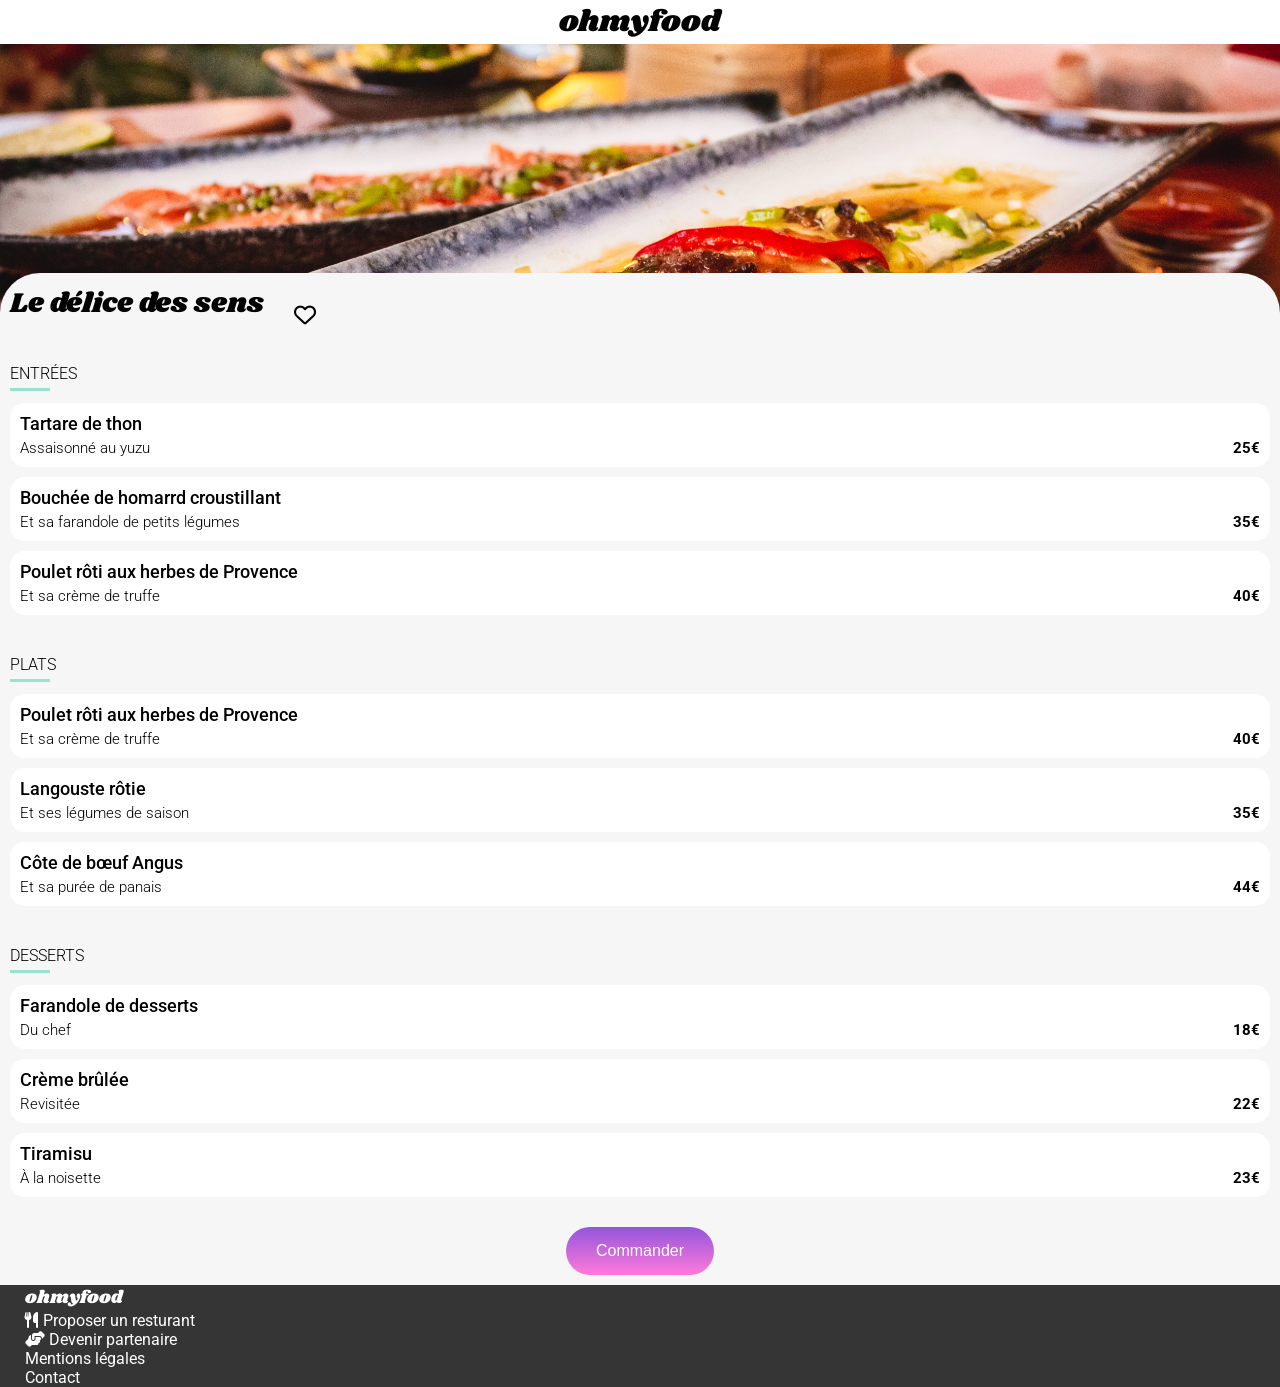
==== ohmyfood/menu_delice.html @ cfd4cf11 "Les 4 menus sont désormais ajoutés" ====
<!DOCTYPE html>
<html lang="fr">

<head>
    <meta charset="UTF-8">
    <meta name="viewport" content="width=device-width, initial-scale=1.0">
    <title>ohmyfood</title>
    <link rel="preconnect" href="https://fonts.googleapis.com">
    <link rel="preconnect" href="https://fonts.gstatic.com" crossorigin>
    <link
        href="https://fonts.googleapis.com/css2?family=Open+Sans:ital,wght@0,300..800;1,300..800&family=Shrikhand&display=swap"
        rel="stylesheet">
    <link href="https://fonts.googleapis.com/css2?family=Roboto:ital,wght@0,100..900;1,100..900&display=swap"
        rel="stylesheet">
    <link rel="stylesheet" href="style.css">
    <link rel="stylesheet" href="https://cdnjs.cloudflare.com/ajax/libs/font-awesome/6.2.1/css/all.min.css"
        integrity="sha512-MV7K8+y+gLIBoVD59lQIYicR65iaqukzvf/nwasF0nqhPay5w/9lJmVM2hMDcnK1OnMGCdVK+iQrJ7lzPJQd1w=="
        crossorigin="anonymous" referrerpolicy="no-referrer" />
</head>

<body>

    <header>
        <h1>ohmyfood</h1>
        <img class="img-menu"
            src="Images et textes Ohmyfood/images/restaurants/louis-hansel-shotsoflouis-qNBGVyOCY8Q-unsplash.jpg">
    </header>

    <main class="main-container">

        <div class="space">
            <h2>Le délice des sens</h2>
            <div class="heart">
                <i class="fa-regular fa-heart"></i>
                <i class="fa-solid fa-heart hovered"></i>
            </div>

        </div>

        <h3>ENTRÉES</h3>

        <article class="card">
            <div class="menu-text">
                <h4 class="card-title">Tartare de thon</h4>
                <p>Assaisonné au yuzu</p>
            </div>
            <span class="price">25€</span>
            <div class="check-bg">
                <i class="fa-regular fa-circle-check"></i>
            </div>

        </article>

        <article class="card">
            <div class="menu-text">
                <h4 class="card-title">Bouchée de homarrd croustillant</h4>
                <p>Et sa farandole de petits légumes</p>
            </div>
            <span class="price">35€</span>
            <div class="check-bg">
                <i class="fa-regular fa-circle-check"></i>
            </div>
        </article>


        <article class="card">
            <div class="menu-text">
                <h4 class="card-title">Poulet rôti aux herbes de Provence</h4>
                <p>Et sa crème de truffe</p>
            </div>
            <span class="price">40€</span>
            <div class="check-bg">
                <i class="fa-regular fa-circle-check"></i>
            </div>
        </article>

        <h3>PLATS</h3>

        <article class="card">
            <div class="menu-text">
                <h4 class="card-title">Poulet rôti aux herbes de Provence</h4>
                <p>Et sa crème de truffe</p>
            </div>
            <span class="price">40€</span>
            <div class="check-bg">
                <i class="fa-regular fa-circle-check"></i>
            </div>
        </article>

        <article class="card">
            <div class="menu-text">
                <h4 class="card-title">Langouste rôtie</h4>
                <p>Et ses légumes de saison</p>
            </div>
            <span class="price">35€</span>
            <div class="check-bg">
                <i class="fa-regular fa-circle-check"></i>
            </div>
        </article>

        <article class="card">
            <div class="menu-text">
                <h4 class="card-title">Côte de bœuf Angus</h4>
                <p>Et sa purée de panais</p>
            </div>
            <span class="price">44€</span>
            <div class="check-bg">
                <i class="fa-regular fa-circle-check"></i>
            </div>
        </article>

        <h3>DESSERTS</h3>

        <article class="card">
            <div class="menu-text">
                <h4 class="card-title">Farandole de desserts</h4>
                <p>Du chef</p>
            </div>
            <span class="price">18€</span>
            <div class="check-bg">
                <i class="fa-regular fa-circle-check"></i>
            </div>
        </article>

        <article class="card">
            <div class="menu-text">
                <h4 class="card-title">Crème brûlée</h4>
                <p>Revisitée</p>
            </div>
            <span class="price">22€</span>
            <div class="check-bg">
                <i class="fa-regular fa-circle-check"></i>
            </div>
        </article>

        <article class="card">
            <div class="menu-text">
                <h4 class="card-title">Tiramisu</h4>
                <p>À la noisette</p>
            </div>
            <span class="price">23€</span>
            <div class="check-bg">
                <i class="fa-regular fa-circle-check"></i>
            </div>
        </article>

        <button class="button">Commander</button>

    </main>

    <footer>
        <p>ohmyfood</p>
        <ul>
            <li>
                <a href="#">
                    <i class="fa-solid fa-utensils"></i>
                    Proposer un resturant
                </a>
            </li>
            <li>
                <a href="#">
                    <i class="fa-solid fa-handshake-angle"></i>
                    Devenir partenaire
                </a>
            </li>
            <li>
                <a href="#">
                    Mentions légales
                </a>
            </li>
            <li>
                <a href="#">
                    Contact
                </a>
            </li>



        </ul>



    </footer>



</body>
---- ohmyfood/style.css ----
body {
  font-family: "Roboto", sans-serif;
}

* {
  padding: 0;
  margin: 0;
}

h1 {
  font-family: "Shrikhand", sans-serif;
  font-size: 30px;
  font-weight: 300;
  text-align: center;
}

.bg-dark-grey {
  background-color: #EAEAEA;
}

.bg-light-grey {
  background-color: #F6F6F6;
}

.text-center {
  text-align: center;
}

.button {
  background: linear-gradient(#9356DC, #FF79DA);
  color: white;
  font-weight: 500;
  font-size: 16px;
  border-radius: 25px;
  height: 100%;
  border: none;
  padding: 15px 30px;
  display: block;
  margin: 0 auto;
  margin-top: 30px;
}

.fonctionnement {
  padding: 30px 15px;
}
.fonctionnement h2 {
  margin-bottom: 20px;
}

.etape {
  display: flex;
  align-items: center;
  gap: 20px;
  background-color: #F6F6F6;
  border-radius: 20px;
  padding: 25px 20px;
  margin-bottom: 20px;
}
.etape i {
  color: #7e7e7e;
}

.restaurants {
  display: flex;
  flex-direction: column;
  padding: 40px 15px;
  gap: 15px;
}
.restaurants .card-accueil {
  display: flex;
  flex-direction: column;
  border-radius: 15px;
  background-color: white;
  overflow: hidden;
}
.restaurants .card-accueil .card-title {
  font-size: 18px;
  font-weight: 700;
  margin-top: 10px;
}
.restaurants .card-accueil p {
  font-size: 17px;
  font-weight: 300;
}
.restaurants .card-accueil img {
  -o-object-fit: cover;
     object-fit: cover;
  width: 100%;
  height: 230px;
}
.restaurants .card-accueil .text {
  padding-left: 10px;
  margin-bottom: 10px;
}

.space-between {
  display: flex;
  justify-content: space-between;
}

.space {
  display: flex;
  gap: 30px;
  align-items: center;
}

.heart {
  padding-right: 10px;
  font-size: 22px;
  position: relative;
}
.heart .fa-heart {
  position: absolute;
  left: 0;
}
.heart .fa-heart.hovered {
  opacity: 0;
  background: linear-gradient(#9356DC, #FF79DA);
  -webkit-background-clip: text;
          background-clip: text;
  color: transparent;
  transition-duration: 0.3s;
}
.heart .fa-heart.hovered:hover {
  opacity: 1;
}

footer {
  background-color: #353535;
  padding-left: 25px;
  color: white;
}
footer p {
  font-family: "Shrikhand", sans-serif;
  font-size: 18px;
  font-weight: 400;
}
footer a {
  color: white;
  text-decoration: none;
}
footer ul {
  list-style: none;
}

/* CODE POUR LES MENUS  */
.img-menu {
  -o-object-fit: cover;
     object-fit: cover;
  height: 275px;
  width: 100%;
}

.main-container {
  border-radius: 40px 40px 0 0;
  background-color: #F6F6F6;
  padding: 10px;
  margin-top: -50px;
  z-index: 10;
  position: relative;
}
.main-container h2 {
  font-family: "Shrikhand", sans-serif;
  font-size: 28px;
  font-weight: 400;
}
.main-container h3 {
  font-family: "Roboto", sans-serif;
  font-size: 16px;
  font-weight: 300;
  margin-bottom: 20px;
  margin-top: 40px;
  position: relative;
}
.main-container h3::after {
  content: "";
  position: absolute;
  background: #99E2D0;
  width: 40px;
  height: 3px;
  left: 0;
  bottom: -8px;
}

.card {
  display: flex;
  justify-content: space-between;
  border-radius: 15px;
  background-color: white;
  padding: 10px;
  margin-bottom: 10px;
  position: relative;
  overflow: hidden;
  align-items: center;
}
.card .menu-text {
  display: flex;
  flex-direction: column;
  flex: 1;
}
.card .card-title {
  font-size: 18px;
  font-weight: 500;
  margin-bottom: 5px;
  white-space: nowrap;
  overflow: hidden;
  text-overflow: ellipsis;
}
.card p {
  font-size: 15px;
  font-weight: 300;
  white-space: nowrap;
  overflow: hidden;
  text-overflow: ellipsis;
}
.card .price {
  font-weight: 700;
  font-size: 15px;
  margin-top: auto;
  transition: transform 0.3s;
  z-index: 2;
}
.card .check-bg {
  position: absolute;
  top: 0;
  right: 0;
  width: 60px;
  height: 100%;
  background-color: #99E2D0;
  display: flex;
  align-items: center;
  justify-content: center;
  transform: translateX(100%);
  transition: transform 0.3s;
}
.card .check-bg i {
  font-size: 20px;
}
.card:hover .check-bg {
  transform: translateX(0);
}
.card:hover .price {
  transform: translateX(-60px);
}/*# sourceMappingURL=style.css.map */
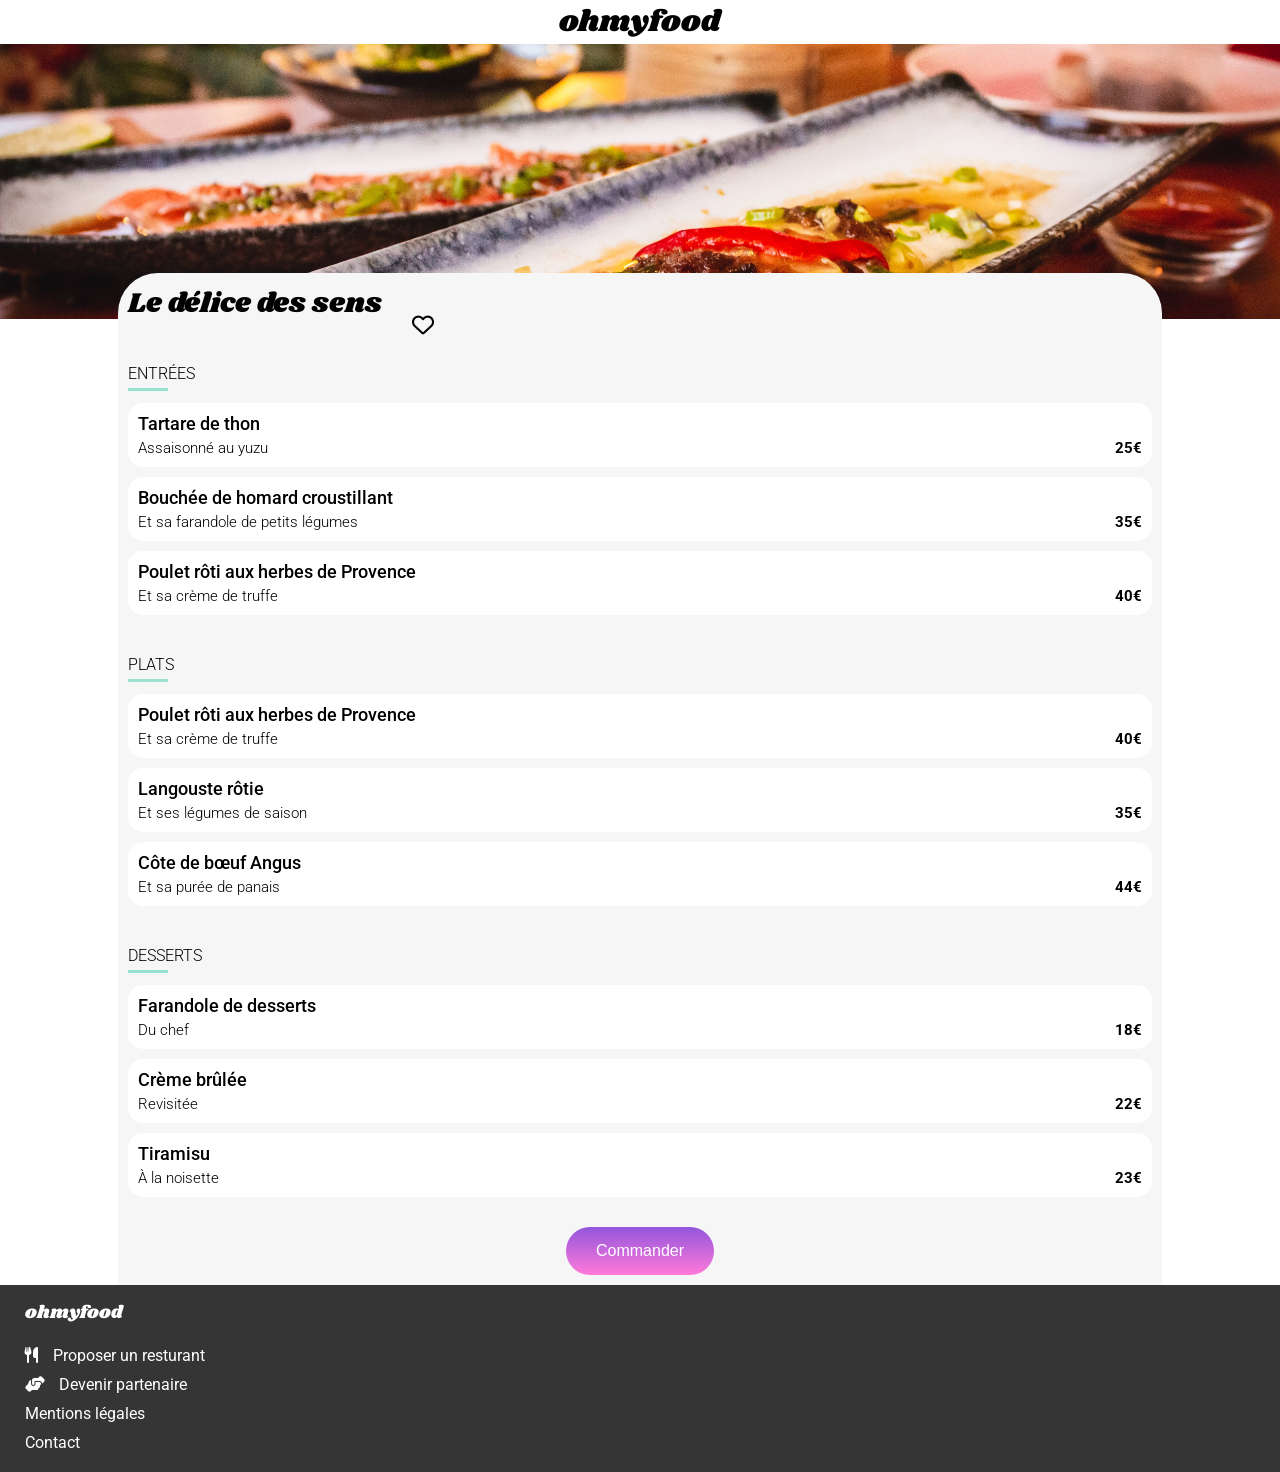
==== commit 193ddacf: "Ajout de certains padding/margin pour la version mobile" ====
--- a/ohmyfood/menu_delice.html
+++ b/ohmyfood/menu_delice.html
@@ -37,113 +37,118 @@
 
         </div>
 
-        <h3>ENTRÉES</h3>
+        <div class="menu-animation entrees">
+            <h3>ENTRÉES</h3>
 
-        <article class="card">
-            <div class="menu-text">
-                <h4 class="card-title">Tartare de thon</h4>
-                <p>Assaisonné au yuzu</p>
-            </div>
-            <span class="price">25€</span>
-            <div class="check-bg">
-                <i class="fa-regular fa-circle-check"></i>
-            </div>
+            <article class="card">
+                <div class="menu-text">
+                    <h4 class="card-title">Tartare de thon</h4>
+                    <p>Assaisonné au yuzu</p>
+                </div>
+                <span class="price">25€</span>
+                <div class="check-bg">
+                    <i class="fa-regular fa-circle-check"></i>
+                </div>
 
-        </article>
+            </article>
 
-        <article class="card">
-            <div class="menu-text">
-                <h4 class="card-title">Bouchée de homarrd croustillant</h4>
-                <p>Et sa farandole de petits légumes</p>
-            </div>
-            <span class="price">35€</span>
-            <div class="check-bg">
-                <i class="fa-regular fa-circle-check"></i>
-            </div>
-        </article>
+            <article class="card">
+                <div class="menu-text">
+                    <h4 class="card-title">Bouchée de homard croustillant</h4>
+                    <p>Et sa farandole de petits légumes</p>
+                </div>
+                <span class="price">35€</span>
+                <div class="check-bg">
+                    <i class="fa-regular fa-circle-check"></i>
+                </div>
+            </article>
 
 
-        <article class="card">
-            <div class="menu-text">
-                <h4 class="card-title">Poulet rôti aux herbes de Provence</h4>
-                <p>Et sa crème de truffe</p>
-            </div>
-            <span class="price">40€</span>
-            <div class="check-bg">
-                <i class="fa-regular fa-circle-check"></i>
-            </div>
-        </article>
+            <article class="card">
+                <div class="menu-text">
+                    <h4 class="card-title">Poulet rôti aux herbes de Provence</h4>
+                    <p>Et sa crème de truffe</p>
+                </div>
+                <span class="price">40€</span>
+                <div class="check-bg">
+                    <i class="fa-regular fa-circle-check"></i>
+                </div>
+            </article>
+        </div>
 
-        <h3>PLATS</h3>
+        <div class="menu-animation plats">
+            <h3>PLATS</h3>
 
-        <article class="card">
-            <div class="menu-text">
-                <h4 class="card-title">Poulet rôti aux herbes de Provence</h4>
-                <p>Et sa crème de truffe</p>
-            </div>
-            <span class="price">40€</span>
-            <div class="check-bg">
-                <i class="fa-regular fa-circle-check"></i>
-            </div>
-        </article>
+            <article class="card">
+                <div class="menu-text">
+                    <h4 class="card-title">Poulet rôti aux herbes de Provence</h4>
+                    <p>Et sa crème de truffe</p>
+                </div>
+                <span class="price">40€</span>
+                <div class="check-bg">
+                    <i class="fa-regular fa-circle-check"></i>
+                </div>
+            </article>
 
-        <article class="card">
-            <div class="menu-text">
-                <h4 class="card-title">Langouste rôtie</h4>
-                <p>Et ses légumes de saison</p>
-            </div>
-            <span class="price">35€</span>
-            <div class="check-bg">
-                <i class="fa-regular fa-circle-check"></i>
-            </div>
-        </article>
+            <article class="card">
+                <div class="menu-text">
+                    <h4 class="card-title">Langouste rôtie</h4>
+                    <p>Et ses légumes de saison</p>
+                </div>
+                <span class="price">35€</span>
+                <div class="check-bg">
+                    <i class="fa-regular fa-circle-check"></i>
+                </div>
+            </article>
 
-        <article class="card">
-            <div class="menu-text">
-                <h4 class="card-title">Côte de bœuf Angus</h4>
-                <p>Et sa purée de panais</p>
-            </div>
-            <span class="price">44€</span>
-            <div class="check-bg">
-                <i class="fa-regular fa-circle-check"></i>
-            </div>
-        </article>
+            <article class="card">
+                <div class="menu-text">
+                    <h4 class="card-title">Côte de bœuf Angus</h4>
+                    <p>Et sa purée de panais</p>
+                </div>
+                <span class="price">44€</span>
+                <div class="check-bg">
+                    <i class="fa-regular fa-circle-check"></i>
+                </div>
+            </article>
+        </div>
 
-        <h3>DESSERTS</h3>
+        <div class="menu-animation desserts">
+            <h3>DESSERTS</h3>
 
-        <article class="card">
-            <div class="menu-text">
-                <h4 class="card-title">Farandole de desserts</h4>
-                <p>Du chef</p>
-            </div>
-            <span class="price">18€</span>
-            <div class="check-bg">
-                <i class="fa-regular fa-circle-check"></i>
-            </div>
-        </article>
+            <article class="card">
+                <div class="menu-text">
+                    <h4 class="card-title">Farandole de desserts</h4>
+                    <p>Du chef</p>
+                </div>
+                <span class="price">18€</span>
+                <div class="check-bg">
+                    <i class="fa-regular fa-circle-check"></i>
+                </div>
+            </article>
 
-        <article class="card">
-            <div class="menu-text">
-                <h4 class="card-title">Crème brûlée</h4>
-                <p>Revisitée</p>
-            </div>
-            <span class="price">22€</span>
-            <div class="check-bg">
-                <i class="fa-regular fa-circle-check"></i>
-            </div>
-        </article>
+            <article class="card">
+                <div class="menu-text">
+                    <h4 class="card-title">Crème brûlée</h4>
+                    <p>Revisitée</p>
+                </div>
+                <span class="price">22€</span>
+                <div class="check-bg">
+                    <i class="fa-regular fa-circle-check"></i>
+                </div>
+            </article>
 
-        <article class="card">
-            <div class="menu-text">
-                <h4 class="card-title">Tiramisu</h4>
-                <p>À la noisette</p>
-            </div>
-            <span class="price">23€</span>
-            <div class="check-bg">
-                <i class="fa-regular fa-circle-check"></i>
-            </div>
-        </article>
-
+            <article class="card">
+                <div class="menu-text">
+                    <h4 class="card-title">Tiramisu</h4>
+                    <p>À la noisette</p>
+                </div>
+                <span class="price">23€</span>
+                <div class="check-bg">
+                    <i class="fa-regular fa-circle-check"></i>
+                </div>
+            </article>
+        </div>
         <button class="button">Commander</button>
 
     </main>
--- a/ohmyfood/style.css
+++ b/ohmyfood/style.css
@@ -14,16 +14,52 @@
   text-align: center;
 }
 
+header p {
+  font-size: 16px;
+  font-weight: 500;
+  padding: 15px 0;
+}
+
 .bg-dark-grey {
   background-color: #EAEAEA;
 }
 
 .bg-light-grey {
   background-color: #F6F6F6;
+  padding-bottom: 50px;
+  padding-top: 15px;
+}
+
+.shadow-title {
+  box-shadow: 0 2px 4px rgba(0, 0, 0, 0.15);
+}
+
+.shadow_ville {
+  box-shadow: 0 4px 4px rgba(0, 0, 0, 0.25);
 }
 
 .text-center {
   text-align: center;
+}
+
+.padding-p {
+  padding: 0 20px;
+}
+
+.padding-h2 {
+  padding-top: 20px;
+  padding-bottom: 10px;
+  padding-right: 30px;
+  padding-left: 30px;
+}
+
+.main-homepage h2 {
+  font-size: 24px;
+  font-weight: 700;
+}
+.main-homepage h3 {
+  font-size: 18px;
+  font-weight: 700;
 }
 
 .button {
@@ -41,7 +77,7 @@
 }
 
 .fonctionnement {
-  padding: 30px 15px;
+  padding: 45px 15px;
 }
 .fonctionnement h2 {
   margin-bottom: 20px;
@@ -63,8 +99,13 @@
 .restaurants {
   display: flex;
   flex-direction: column;
-  padding: 40px 15px;
+  padding: 45px 15px;
   gap: 15px;
+}
+.restaurants .restaurants-grid {
+  display: grid;
+  grid-template-columns: repeat(1, 1fr);
+  row-gap: 20px;
 }
 .restaurants .card-accueil {
   display: flex;
@@ -77,6 +118,7 @@
   font-size: 18px;
   font-weight: 700;
   margin-top: 10px;
+  margin-bottom: 5px;
 }
 .restaurants .card-accueil p {
   font-size: 17px;
@@ -90,7 +132,7 @@
 }
 .restaurants .card-accueil .text {
   padding-left: 10px;
-  margin-bottom: 10px;
+  margin-bottom: 15px;
 }
 
 .space-between {
@@ -105,7 +147,8 @@
 }
 
 .heart {
-  padding-right: 10px;
+  padding-right: 45px;
+  padding-top: 20px;
   font-size: 22px;
   position: relative;
 }
@@ -129,6 +172,8 @@
   background-color: #353535;
   padding-left: 25px;
   color: white;
+  padding-top: 15px;
+  padding-bottom: 20px;
 }
 footer p {
   font-family: "Shrikhand", sans-serif;
@@ -141,8 +186,45 @@
 }
 footer ul {
   list-style: none;
-}
-
+  display: flex;
+  flex-direction: column;
+  gap: 10px;
+  margin-top: 20px;
+}
+footer ul i {
+  margin-right: 10px;
+}
+
+.loader {
+  display: flex;
+  position: fixed;
+  inset: 0;
+  justify-content: center;
+  align-items: center;
+  background-color: white;
+  animation: hide-loader 0s 2s forwards;
+  z-index: 20;
+}
+
+.circle {
+  width: 50px;
+  height: 50px;
+  border: 5px solid #9356DC;
+  border-top-color: #FF79DA;
+  border-radius: 50%;
+  animation: rotation 1s linear infinite;
+}
+
+@keyframes rotation {
+  to {
+    transform: rotate(360deg);
+  }
+}
+@keyframes hide-loader {
+  to {
+    visibility: hidden;
+  }
+}
 /* CODE POUR LES MENUS  */
 .img-menu {
   -o-object-fit: cover;
@@ -241,4 +323,54 @@
 }
 .card:hover .price {
   transform: translateX(-60px);
+}
+
+.menu-animation {
+  opacity: 0;
+  animation: apparition 0.8s ease forwards;
+}
+
+@keyframes apparition {
+  to {
+    opacity: 1;
+  }
+}
+.entrees {
+  animation-delay: 0.2s;
+}
+
+.plats {
+  animation-delay: 0.6s;
+}
+
+.desserts {
+  animation-delay: 1s;
+}
+
+/* DESKTOP  */
+@media (min-width: 1024px) {
+  .desktop-row {
+    display: flex;
+    flex-direction: row;
+    justify-content: center;
+    gap: 30px;
+  }
+  .restaurants .restaurants-grid {
+    display: grid;
+    grid-template-columns: repeat(2, 1fr);
+    -moz-column-gap: 80px;
+         column-gap: 80px;
+    row-gap: 40px;
+  }
+  .padding-left-right {
+    padding: 0 200px;
+  }
+  .etape {
+    width: 33.3333333333%;
+  }
+  .main-container {
+    width: 80%;
+    margin-left: auto;
+    margin-right: auto;
+  }
 }/*# sourceMappingURL=style.css.map */
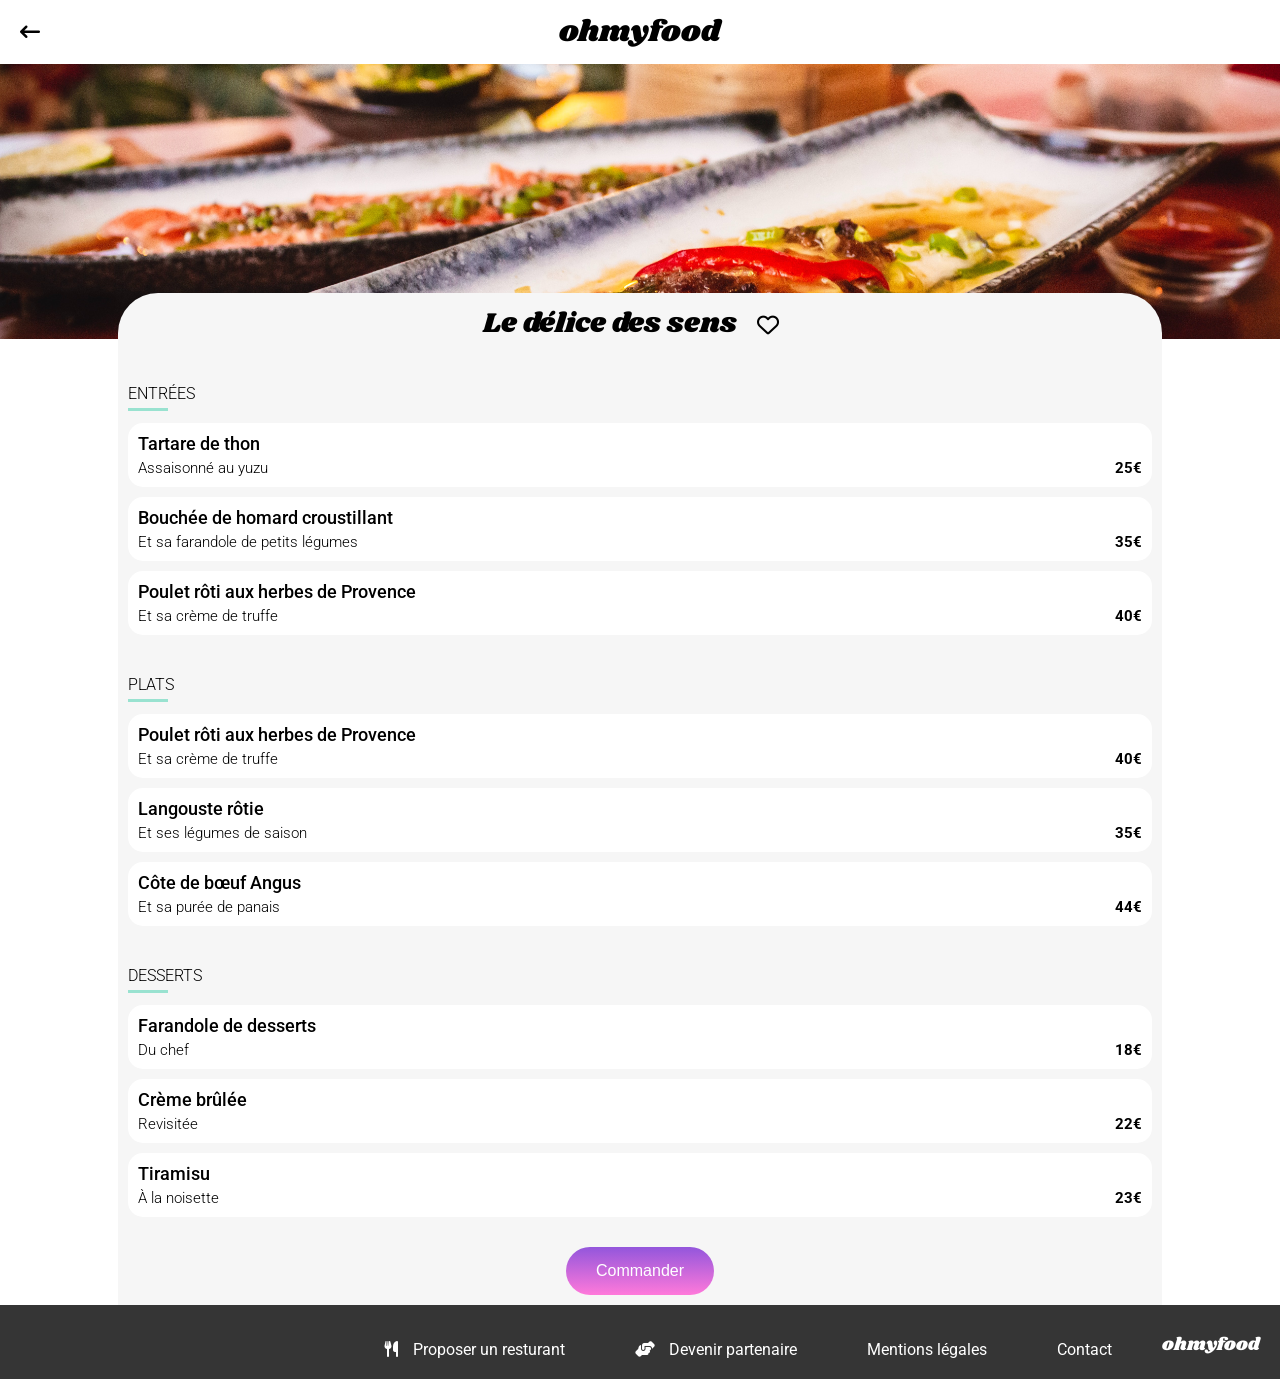
==== commit f5b127e6: "Version finale" ====
--- a/ohmyfood/menu_delice.html
+++ b/ohmyfood/menu_delice.html
@@ -21,9 +21,15 @@
 <body>
 
     <header>
-        <h1>ohmyfood</h1>
+        <div class="header-menu">
+            <a href="index.html">
+                <i class="fa-solid fa-arrow-left-long back"></i>
+            </a>
+            <h1 class="logo">ohmyfood</h1>
+        </div>
         <img class="img-menu"
-            src="Images et textes Ohmyfood/images/restaurants/louis-hansel-shotsoflouis-qNBGVyOCY8Q-unsplash.jpg">
+            src="Images et textes Ohmyfood/images/restaurants/louis-hansel-shotsoflouis-qNBGVyOCY8Q-unsplash.jpg"
+            alt="Restaurant Le délice des sens">
     </header>
 
     <main class="main-container">
@@ -174,7 +180,7 @@
                 </a>
             </li>
             <li>
-                <a href="#">
+                <a href="mailto:contact@ohmyfood.fr">
                     Contact
                 </a>
             </li>
--- a/ohmyfood/style.css
+++ b/ohmyfood/style.css
@@ -19,6 +19,27 @@
   font-weight: 500;
   padding: 15px 0;
 }
+header .header-menu {
+  display: flex;
+  flex-direction: row;
+  align-items: center;
+  position: relative;
+  justify-content: center;
+  padding: 10px 0;
+}
+header i {
+  font-size: 20px;
+}
+header .back {
+  position: absolute;
+  left: 20px;
+}
+header a {
+  text-decoration: none;
+  color: inherit;
+  display: flex;
+  align-items: center;
+}
 
 .bg-dark-grey {
   background-color: #EAEAEA;
@@ -31,10 +52,14 @@
 }
 
 .shadow-title {
+  position: relative;
+  z-index: 21;
   box-shadow: 0 2px 4px rgba(0, 0, 0, 0.15);
 }
 
-.shadow_ville {
+.shadow-ville {
+  position: relative;
+  z-index: 20;
   box-shadow: 0 4px 4px rgba(0, 0, 0, 0.25);
 }
 
@@ -74,16 +99,37 @@
   display: block;
   margin: 0 auto;
   margin-top: 30px;
+  transition: opacity 0.3s ease;
+}
+.button:hover {
+  opacity: 0.8;
 }
 
 .fonctionnement {
   padding: 45px 15px;
 }
+.fonctionnement .fa-store {
+  color: #9356DC;
+}
 .fonctionnement h2 {
   margin-bottom: 20px;
 }
 
+.numero {
+  position: relative;
+  background-color: #9356DC;
+  color: white;
+  width: 24px;
+  height: 24px;
+  border-radius: 50%;
+  display: flex;
+  align-items: center;
+  justify-content: center;
+  right: 30px;
+}
+
 .etape {
+  position: relative;
   display: flex;
   align-items: center;
   gap: 20px;
@@ -102,6 +148,10 @@
   padding: 45px 15px;
   gap: 15px;
 }
+.restaurants a {
+  text-decoration: none;
+  color: inherit;
+}
 .restaurants .restaurants-grid {
   display: grid;
   grid-template-columns: repeat(1, 1fr);
@@ -113,6 +163,7 @@
   border-radius: 15px;
   background-color: white;
   overflow: hidden;
+  position: relative;
 }
 .restaurants .card-accueil .card-title {
   font-size: 18px;
@@ -130,6 +181,17 @@
   width: 100%;
   height: 230px;
 }
+.restaurants .card-accueil .nouveau {
+  position: absolute;
+  top: 15px;
+  right: 15px;
+  background-color: #99E2D0;
+  color: #008766;
+  padding: 10px 15px;
+  font-size: 14px;
+  font-weight: 500;
+  border-radius: 2px;
+}
 .restaurants .card-accueil .text {
   padding-left: 10px;
   margin-bottom: 15px;
@@ -142,8 +204,14 @@
 
 .space {
   display: flex;
-  gap: 30px;
-  align-items: center;
+  gap: 20px;
+  align-items: center;
+}
+
+.heart-container {
+  position: absolute;
+  bottom: 50px;
+  right: 0;
 }
 
 .heart {
@@ -203,7 +271,7 @@
   align-items: center;
   background-color: white;
   animation: hide-loader 0s 2s forwards;
-  z-index: 20;
+  z-index: 50;
 }
 
 .circle {
@@ -241,10 +309,15 @@
   z-index: 10;
   position: relative;
 }
+.main-container .fa-heart {
+  position: absolute;
+  top: 0px;
+}
 .main-container h2 {
   font-family: "Shrikhand", sans-serif;
   font-size: 28px;
   font-weight: 400;
+  margin-left: 5px;
 }
 .main-container h3 {
   font-family: "Roboto", sans-serif;
@@ -279,6 +352,7 @@
   display: flex;
   flex-direction: column;
   flex: 1;
+  min-width: 0;
 }
 .card .card-title {
   font-size: 18px;
@@ -349,6 +423,12 @@
 
 /* DESKTOP  */
 @media (min-width: 1024px) {
+  .shadow-ville {
+    box-shadow: none;
+  }
+  .shadow-title {
+    box-shadow: none;
+  }
   .desktop-row {
     display: flex;
     flex-direction: row;
@@ -363,7 +443,8 @@
     row-gap: 40px;
   }
   .padding-left-right {
-    padding: 0 200px;
+    padding-left: 200px;
+    padding-right: 200px;
   }
   .etape {
     width: 33.3333333333%;
@@ -373,4 +454,36 @@
     margin-left: auto;
     margin-right: auto;
   }
+  .main-container .space {
+    align-items: center;
+    justify-content: center;
+  }
+  .main-container h2 {
+    font-family: "Shrikhand", sans-serif;
+    font-size: 28px;
+    font-weight: 400;
+    text-align: center;
+  }
+  footer {
+    display: flex;
+    flex-direction: row-reverse;
+    align-content: center;
+  }
+  footer p {
+    margin-right: 20px;
+    margin-left: 50px;
+    align-content: center;
+    margin-top: 10px;
+  }
+  footer ul {
+    list-style: none;
+    display: flex;
+    flex-direction: row;
+    align-content: center;
+    gap: 70px;
+    margin-top: 20px;
+  }
+  footer ul i {
+    margin-right: 10px;
+  }
 }/*# sourceMappingURL=style.css.map */
